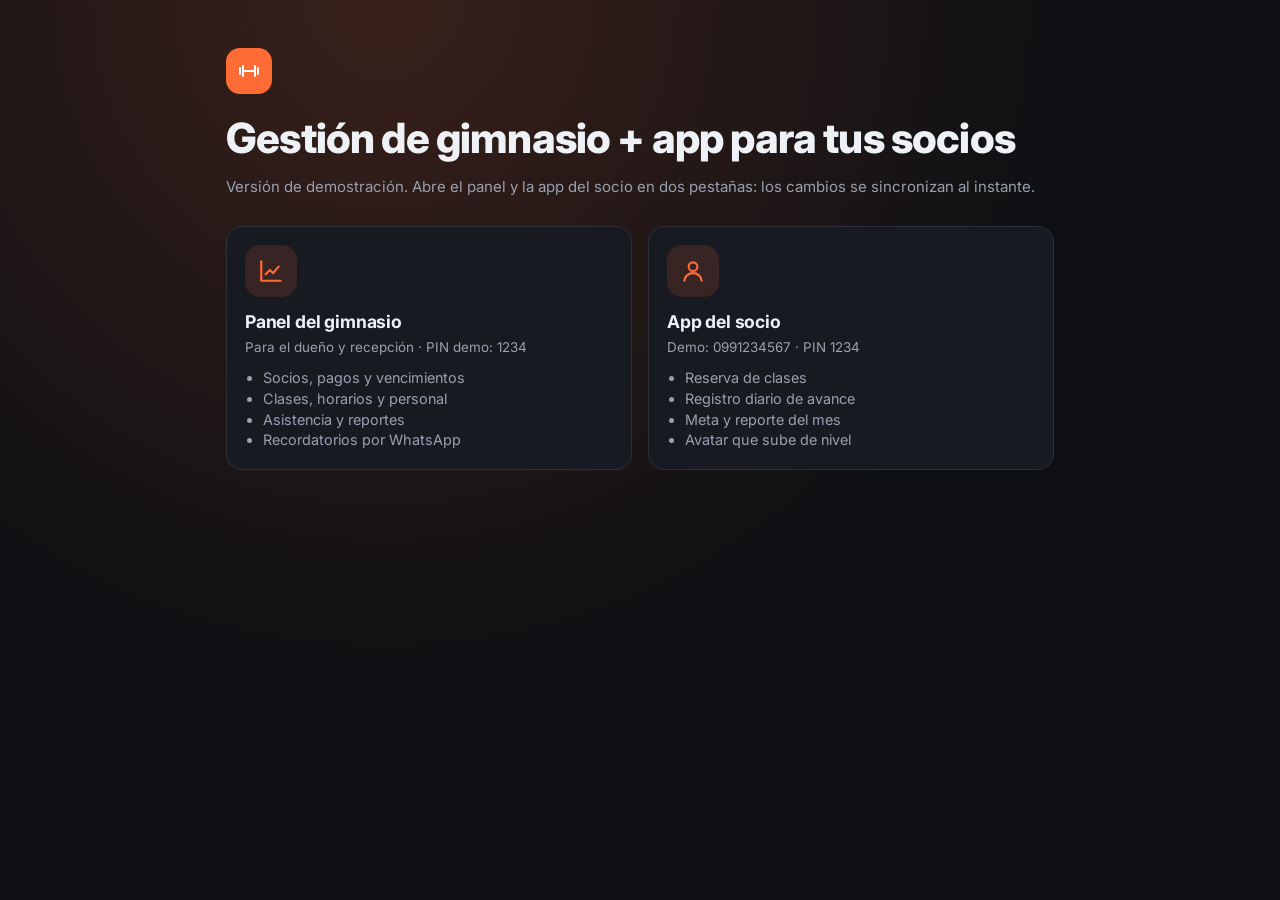
==== index.html @ 2f3880f6 "App de gimnasio: panel del administrador y app del socio (demo) Panel: socios, pagos y vencimientos," ====
<!DOCTYPE html>
<html lang="es">
<head>
<meta charset="UTF-8">
<meta name="viewport" content="width=device-width, initial-scale=1">
<title>Gym App</title>
<meta name="description" content="Gestión de gimnasios: panel del administrador y app del socio.">
<link rel="icon" href="shared/icon.svg" type="image/svg+xml">
<meta name="theme-color" content="#0e1014">
<link rel="preconnect" href="https://fonts.googleapis.com">
<link rel="stylesheet" href="https://fonts.googleapis.com/css2?family=Inter:wght@400;500;600;700;800&display=swap">
<link rel="stylesheet" href="shared/styles.css">
<style>
  .wrap { max-width: 860px; margin: 0 auto; padding: 48px 16px; }
  .choose { display: grid; gap: 16px; grid-template-columns: repeat(auto-fit, minmax(260px, 1fr)); margin-top: 28px; }
  .choice { display: block; text-decoration: none; color: var(--text); transition: transform .15s, border-color .15s; }
  .choice:hover { transform: translateY(-3px); border-color: var(--accent); }
  .choice .ic { width: 52px; height: 52px; border-radius: 15px; display: grid; place-items: center; background: rgba(255, 107, 53, .14); color: var(--accent); margin-bottom: 14px; }
  .choice ul { margin: 10px 0 0; padding-left: 18px; color: var(--muted); font-size: .9rem; }
  .hero-t { font-size: clamp(1.8rem, 5vw, 2.6rem); font-weight: 800; letter-spacing: -.02em; margin: 14px 0 8px; }
</style>
</head>
<body>
<div class="center-screen" style="display:block;padding:0">
  <div class="wrap">
    <span class="logo-box"><svg viewBox="0 0 24 24" width="24" height="24" fill="none" stroke="currentColor" stroke-width="2" stroke-linecap="round"><path d="M6 7v10M3 9v6M18 7v10M21 9v6M6 12h12"/></svg></span>
    <div class="hero-t">Gestión de gimnasio + app para tus socios</div>
    <p class="muted">Versión de demostración. Abre el panel y la app del socio en dos pestañas: los cambios se sincronizan al instante.</p>
    <div class="choose">
      <a class="card choice" href="admin/">
        <div class="ic"><svg viewBox="0 0 24 24" width="26" height="26" fill="none" stroke="currentColor" stroke-width="2" stroke-linecap="round" stroke-linejoin="round"><path d="M3 3v18h18"/><path d="m7 15 4-4 3 3 5-6"/></svg></div>
        <h2>Panel del gimnasio</h2>
        <div class="muted small">Para el dueño y recepción · PIN demo: 1234</div>
        <ul><li>Socios, pagos y vencimientos</li><li>Clases, horarios y personal</li><li>Asistencia y reportes</li><li>Recordatorios por WhatsApp</li></ul>
      </a>
      <a class="card choice" href="socio/">
        <div class="ic"><svg viewBox="0 0 24 24" width="26" height="26" fill="none" stroke="currentColor" stroke-width="2" stroke-linecap="round" stroke-linejoin="round"><circle cx="12" cy="8" r="4"/><path d="M4 21c0-4 4-7 8-7s8 3 8 7"/></svg></div>
        <h2>App del socio</h2>
        <div class="muted small">Demo: 0991234567 · PIN 1234</div>
        <ul><li>Reserva de clases</li><li>Registro diario de avance</li><li>Meta y reporte del mes</li><li>Avatar que sube de nivel</li></ul>
      </a>
    </div>
  </div>
</div>
</body>
</html>
---- shared/styles.css ----
:root {
  --bg: #0e1014;
  --surface: #171a21;
  --surface-2: #20242d;
  --border: #2b303b;
  --text: #eef1f6;
  --muted: #98a1b0;
  --accent: #ff6b35;
  --accent-2: #ffa62b;
  --bar: #3a4150;
  --ok: #3ddc97;
  --warn: #ffc145;
  --bad: #ff5a5f;
  --info: #4cc9f0;
  --radius: 16px;
  --shadow: 0 10px 30px rgba(0, 0, 0, .4);
  color-scheme: dark;
}
* { box-sizing: border-box; }
html, body { margin: 0; }
body {
  background: var(--bg); color: var(--text);
  font-family: 'Inter', system-ui, -apple-system, 'Segoe UI', Roboto, sans-serif;
  font-size: 15px; line-height: 1.45; -webkit-font-smoothing: antialiased;
  -webkit-tap-highlight-color: transparent;
}
h1, h2, h3 { margin: 0 0 .35em; line-height: 1.2; letter-spacing: -.01em; }
h1 { font-size: 1.55rem; font-weight: 800; }
h2 { font-size: 1.1rem; font-weight: 700; }
h3 { font-size: .95rem; font-weight: 700; margin-top: 1.1em; }
p { margin: 0 0 .6em; }
a { color: var(--accent); }
.muted { color: var(--muted); }
.small { font-size: .84rem; }
.mt { margin-top: 14px; }
.nowrap { white-space: nowrap; }
.right { text-align: right; }

/* Layout helpers */
.card { background: var(--surface); border: 1px solid var(--border); border-radius: var(--radius); padding: 18px; }
.grid { display: grid; gap: 14px; }
.g2 { grid-template-columns: repeat(auto-fit, minmax(300px, 1fr)); }
.g3 { grid-template-columns: repeat(3, 1fr); }
.g4 { grid-template-columns: repeat(auto-fit, minmax(190px, 1fr)); }
.row { display: flex; gap: 10px; align-items: center; }
.row.wrap { flex-wrap: wrap; }
.row.top { align-items: flex-start; }
.between { justify-content: space-between; }
.end { justify-content: flex-end; }
.grow { flex: 1; min-width: 0; }
.stack > * + * { margin-top: 14px; }
.page-head { display: flex; justify-content: space-between; align-items: flex-end; gap: 12px; flex-wrap: wrap; margin-bottom: 18px; }
.page-head h1 { margin: 0; }

/* Botones */
.btn {
  appearance: none; border: 1px solid var(--border); background: var(--surface-2); color: var(--text);
  padding: 9px 14px; border-radius: 11px; font: inherit; font-weight: 600; cursor: pointer;
  display: inline-flex; align-items: center; gap: 7px; justify-content: center; text-decoration: none;
  min-height: 40px; transition: filter .15s, border-color .15s, background .15s; white-space: nowrap;
}
.btn:hover { border-color: #3d4452; }
.btn:focus-visible, .chip:focus-visible, .opt:focus-visible { outline: 2px solid var(--accent); outline-offset: 2px; }
.btn-primary { background: var(--accent); border-color: var(--accent); color: #fff; }
.btn-primary:hover { filter: brightness(1.08); border-color: var(--accent); }
.btn-danger { color: var(--bad); }
.btn-wa { color: #3ddc97; }
.btn-sm { padding: 5px 10px; min-height: 32px; font-size: .84rem; border-radius: 9px; }
.btn-lg { min-height: 52px; font-size: 1rem; border-radius: 14px; }
.btn-block { width: 100%; }
.btn:disabled { opacity: .5; cursor: not-allowed; }
.icon-btn { background: none; border: 0; color: var(--muted); cursor: pointer; padding: 6px; border-radius: 8px; display: inline-grid; place-items: center; }
.icon-btn:hover { color: var(--text); background: var(--surface-2); }

/* Badges y progreso */
.badge { display: inline-block; padding: 3px 9px; border-radius: 999px; font-size: .74rem; font-weight: 700; white-space: nowrap; background: var(--surface-2); color: var(--muted); }
.badge.ok { background: rgba(61, 220, 151, .14); color: var(--ok); }
.badge.warn { background: rgba(255, 193, 69, .14); color: var(--warn); }
.badge.bad { background: rgba(255, 90, 95, .14); color: var(--bad); }
.badge.info { background: rgba(76, 201, 240, .14); color: var(--info); }
.progress { height: 9px; background: var(--surface-2); border-radius: 999px; overflow: hidden; }
.progress > span { display: block; height: 100%; background: linear-gradient(90deg, var(--accent), var(--accent-2)); border-radius: 999px; }
.progress.ok > span { background: var(--ok); }

/* Formularios */
.field { display: flex; flex-direction: column; gap: 6px; }
.field label, .lbl { font-size: .8rem; color: var(--muted); font-weight: 600; }
input, select, textarea {
  background: var(--bg); border: 1px solid var(--border); color: var(--text); border-radius: 11px;
  padding: 10px 12px; font: inherit; width: 100%; min-height: 44px;
}
input[type=color] { padding: 4px; height: 44px; }
input[type=checkbox] { width: 18px; height: 18px; min-height: 0; accent-color: var(--accent); }
input:focus, select:focus, textarea:focus { outline: 2px solid var(--accent); outline-offset: -1px; border-color: transparent; }
.form-grid { display: grid; gap: 12px; grid-template-columns: repeat(auto-fit, minmax(190px, 1fr)); }
.check { display: flex; gap: 10px; align-items: center; font-weight: 500; cursor: pointer; }
.note { background: var(--surface-2); border-radius: 12px; padding: 12px 14px; font-size: .9rem; }

/* Tablas y listas */
.table-wrap { overflow-x: auto; margin: 0 -4px; }
table { width: 100%; border-collapse: collapse; }
th, td { text-align: left; padding: 11px 8px; border-bottom: 1px solid var(--border); vertical-align: middle; }
th { font-size: .74rem; text-transform: uppercase; letter-spacing: .05em; color: var(--muted); font-weight: 700; }
tr:last-child td { border-bottom: 0; }
tr.clickable { cursor: pointer; }
tr.clickable:hover td { background: rgba(255, 255, 255, .02); }
.list-item { display: flex; gap: 12px; align-items: center; padding: 11px 0; border-bottom: 1px solid var(--border); }
.list-item:last-child { border-bottom: 0; }
.list-item.clickable { cursor: pointer; }
.color-dot { width: 10px; height: 10px; border-radius: 50%; flex: none; }
.initials { width: 38px; height: 38px; border-radius: 50%; display: grid; place-items: center; font-weight: 700; background: var(--surface-2); flex: none; font-size: .85rem; }
.mini-av { width: 38px; height: 38px; border-radius: 50%; overflow: hidden; flex: none; display: block; }
.mini-av svg { display: block; width: 38px; height: auto; }
.empty { text-align: center; color: var(--muted); padding: 22px 10px; }

/* Stats */
.stat .label { color: var(--muted); font-size: .84rem; font-weight: 600; }
.stat .value { font-size: 1.85rem; font-weight: 800; letter-spacing: -.02em; margin: 2px 0; }
.stat .sub { font-size: .8rem; color: var(--muted); }
.stat .sub.ok { color: var(--ok); } .stat .sub.bad { color: var(--bad); } .stat .sub.warn { color: var(--warn); }
.mini-stat { background: var(--surface); border: 1px solid var(--border); border-radius: 14px; padding: 12px; text-align: center; }
.mini-stat .value { font-size: 1.45rem; font-weight: 800; }
.mini-stat .label { font-size: .74rem; color: var(--muted); font-weight: 600; }

/* Chips */
.chips { display: flex; gap: 8px; overflow-x: auto; padding-bottom: 2px; scrollbar-width: none; }
.chips::-webkit-scrollbar { display: none; }
.chip { flex: none; border: 1px solid var(--border); background: var(--surface); color: var(--text); padding: 7px 13px; border-radius: 11px; cursor: pointer; font: inherit; font-weight: 600; font-size: .88rem; text-align: center; line-height: 1.2; }
.chip small { display: block; font-weight: 500; color: var(--muted); font-size: .74rem; }
.chip.active { background: var(--accent); border-color: var(--accent); color: #fff; }
.chip.active small { color: rgba(255, 255, 255, .85); }

/* Modal y avisos */
.modal-bg { position: fixed; inset: 0; background: rgba(0, 0, 0, .62); display: flex; align-items: flex-end; justify-content: center; z-index: 50; animation: fade .15s; }
.modal { background: var(--surface); border: 1px solid var(--border); border-radius: 22px 22px 0 0; width: 100%; max-width: 580px; max-height: 92vh; overflow: auto; padding: 22px 20px calc(22px + env(safe-area-inset-bottom)); animation: up .2s ease-out; }
@media (min-width: 640px) { .modal-bg { align-items: center; padding: 20px; } .modal { border-radius: 22px; } }
.modal-head { display: flex; justify-content: space-between; align-items: center; gap: 10px; margin-bottom: 14px; }
.modal-head h2 { margin: 0; }
.modal-actions { display: flex; gap: 10px; justify-content: flex-end; flex-wrap: wrap; margin-top: 18px; }
.modal-actions .spacer { flex: 1; }
.toast { position: fixed; left: 50%; bottom: calc(96px + env(safe-area-inset-bottom)); transform: translateX(-50%); background: #262b36; border: 1px solid var(--border); border-left: 4px solid var(--ok); padding: 12px 18px; border-radius: 12px; z-index: 60; box-shadow: var(--shadow); max-width: min(92vw, 460px); font-weight: 600; animation: up .2s ease-out; }
.toast.bad { border-left-color: var(--bad); }
.toast.warn { border-left-color: var(--warn); }
.alert { border-radius: 14px; padding: 12px 14px; font-weight: 600; font-size: .9rem; }
.alert.warn { background: rgba(255, 193, 69, .12); color: var(--warn); }
.alert.bad { background: rgba(255, 90, 95, .12); color: var(--bad); }
@keyframes fade { from { opacity: 0; } }
@keyframes up { from { transform: translateY(16px); opacity: 0; } }
.toast { animation: none; }

/* Login */
.center-screen { min-height: 100vh; display: grid; place-items: center; padding: 20px; background: radial-gradient(circle at 30% 0%, rgba(255, 107, 53, .18), transparent 55%), var(--bg); }
.login-card { width: 100%; max-width: 380px; padding: 26px; }
.brand-lg { display: flex; gap: 12px; align-items: center; margin-bottom: 6px; }
.brand-lg h1 { margin: 0; }
.logo-box { width: 46px; height: 46px; border-radius: 14px; background: var(--accent); color: #fff; display: grid; place-items: center; flex: none; }

.chart { display: block; overflow: visible; }
svg text { font-family: inherit; }
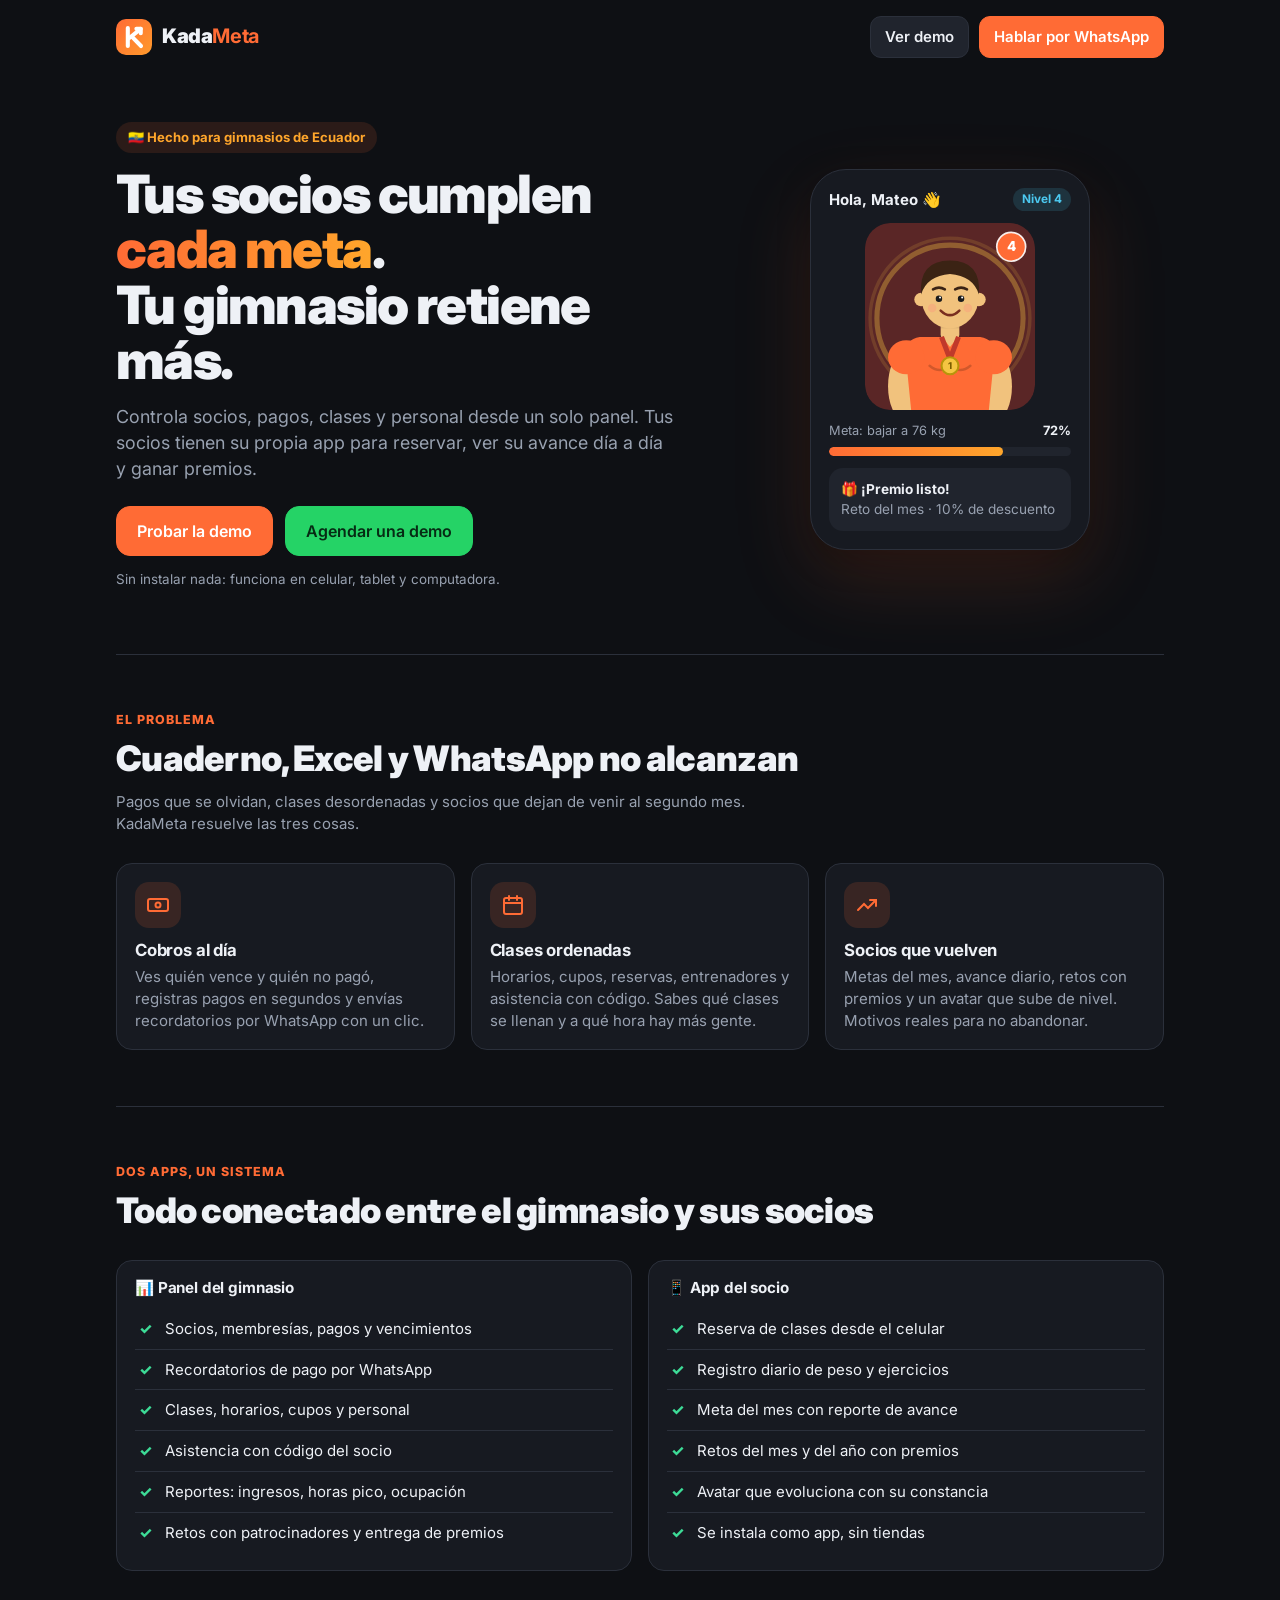
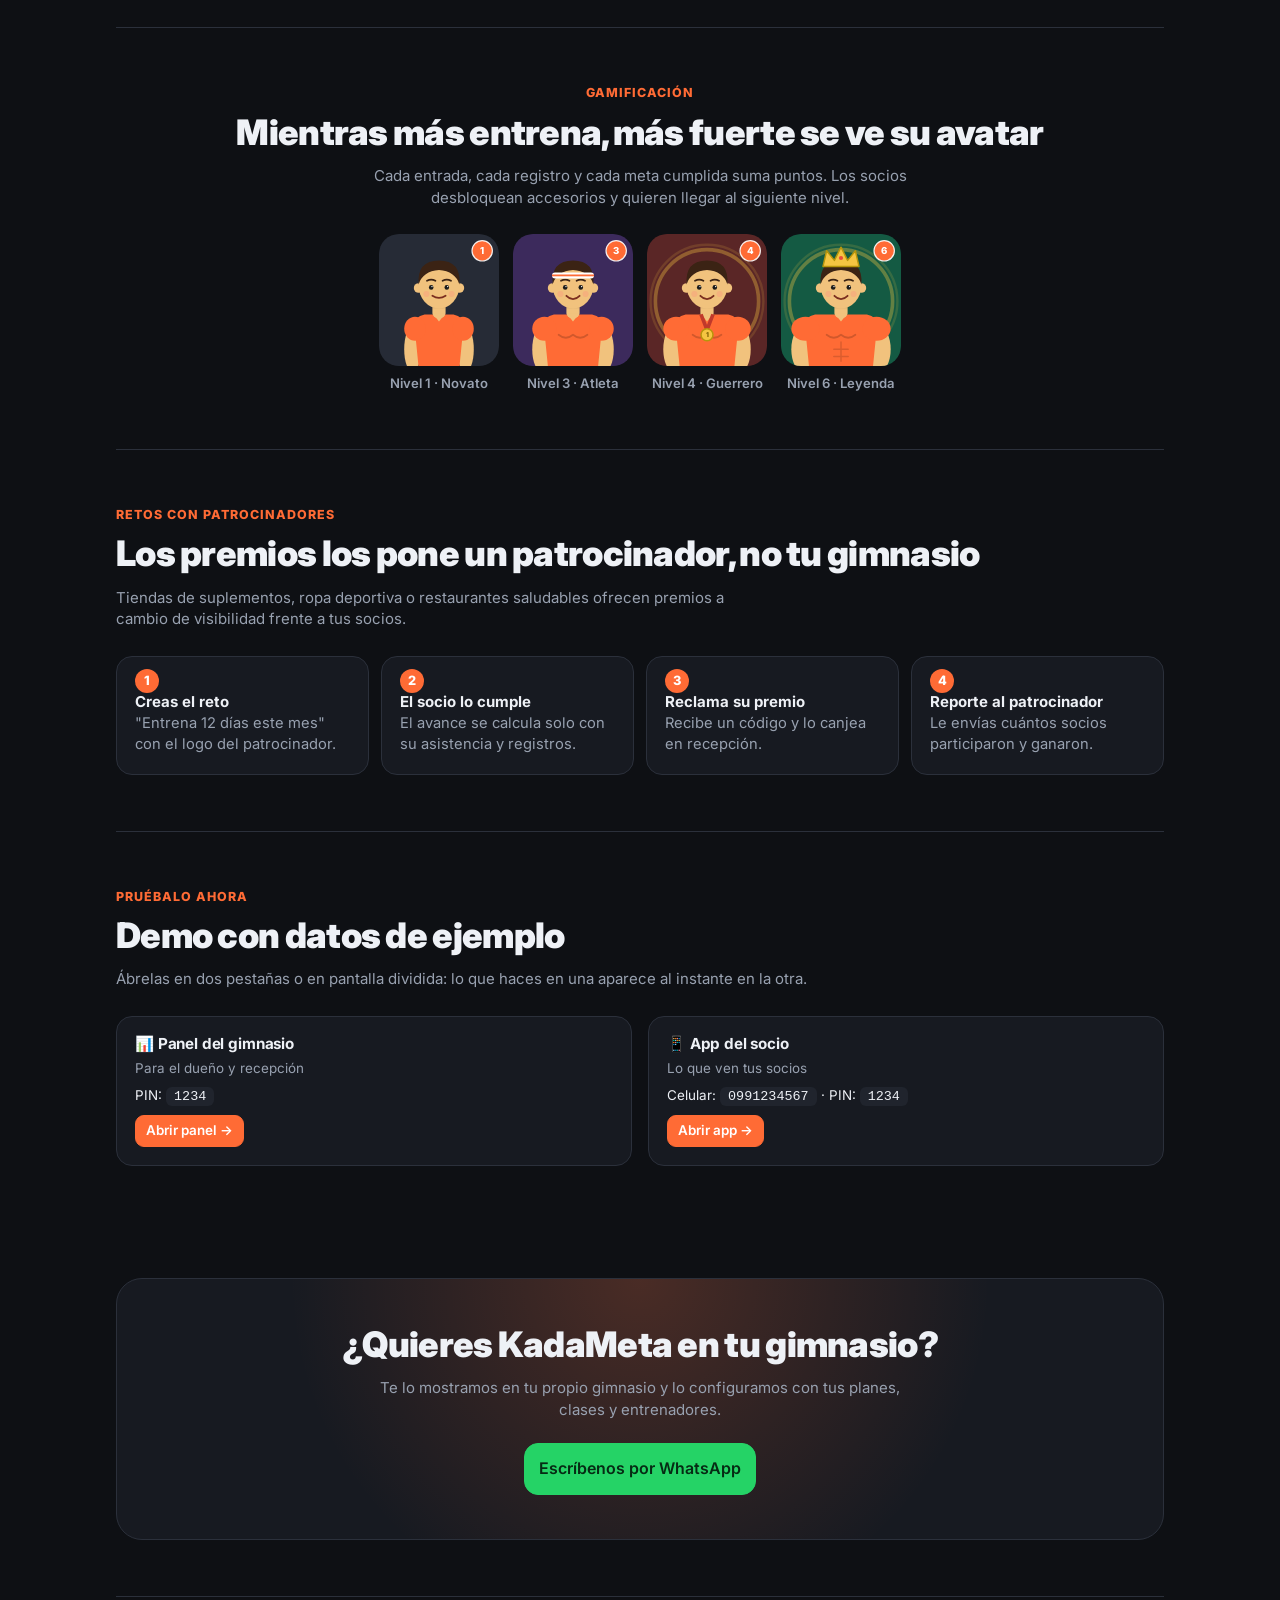
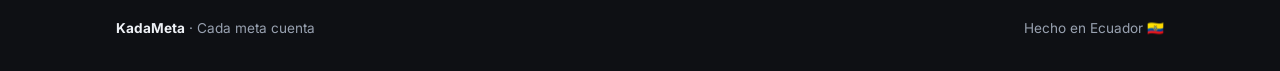
==== commit 8719bd37: "Marca KadaMeta: logo, pagina de venta y firma en las apps - Nuevo logo (K con flecha de progreso) pa" ====
--- a/index.html
+++ b/index.html
@@ -3,44 +3,180 @@
 <head>
 <meta charset="UTF-8">
 <meta name="viewport" content="width=device-width, initial-scale=1">
-<title>Gym App</title>
-<meta name="description" content="Gestión de gimnasios: panel del administrador y app del socio.">
+<title>KadaMeta · Sistema para gimnasios</title>
+<meta name="description" content="KadaMeta: control de socios, pagos, clases y personal para tu gimnasio, más una app para tus socios con progreso diario, retos con premios y un avatar que sube de nivel.">
+<meta property="og:title" content="KadaMeta · Sistema para gimnasios">
+<meta property="og:description" content="Tus socios cumplen cada meta. Tu gimnasio retiene más socios.">
 <link rel="icon" href="shared/icon.svg" type="image/svg+xml">
 <meta name="theme-color" content="#0e1014">
 <link rel="preconnect" href="https://fonts.googleapis.com">
-<link rel="stylesheet" href="https://fonts.googleapis.com/css2?family=Inter:wght@400;500;600;700;800&display=swap">
+<link rel="stylesheet" href="https://fonts.googleapis.com/css2?family=Inter:wght@400;500;600;700;800;900&display=swap">
 <link rel="stylesheet" href="shared/styles.css">
 <style>
-  .wrap { max-width: 860px; margin: 0 auto; padding: 48px 16px; }
-  .choose { display: grid; gap: 16px; grid-template-columns: repeat(auto-fit, minmax(260px, 1fr)); margin-top: 28px; }
-  .choice { display: block; text-decoration: none; color: var(--text); transition: transform .15s, border-color .15s; }
-  .choice:hover { transform: translateY(-3px); border-color: var(--accent); }
-  .choice .ic { width: 52px; height: 52px; border-radius: 15px; display: grid; place-items: center; background: rgba(255, 107, 53, .14); color: var(--accent); margin-bottom: 14px; }
-  .choice ul { margin: 10px 0 0; padding-left: 18px; color: var(--muted); font-size: .9rem; }
-  .hero-t { font-size: clamp(1.8rem, 5vw, 2.6rem); font-weight: 800; letter-spacing: -.02em; margin: 14px 0 8px; }
+  body { background: var(--bg); }
+  .wrap { max-width: 1080px; margin: 0 auto; padding: 0 16px; }
+  .top { display: flex; justify-content: space-between; align-items: center; padding: 16px 0; gap: 12px; }
+  .brand { display: flex; align-items: center; gap: 10px; font-weight: 900; font-size: 1.25rem; letter-spacing: -.02em; color: var(--text); text-decoration: none; }
+  .brand img { width: 36px; height: 36px; border-radius: 10px; }
+  .brand b { color: var(--accent); }
+  .hero { display: grid; grid-template-columns: 1.15fr .85fr; gap: 40px; align-items: center; padding: 48px 0 56px; }
+  .hero h1 { font-size: clamp(2rem, 5.2vw, 3.3rem); font-weight: 900; letter-spacing: -.03em; line-height: 1.05; margin: 14px 0 16px; }
+  .hero h1 span { background: linear-gradient(90deg, var(--accent), var(--accent-2)); -webkit-background-clip: text; background-clip: text; color: transparent; }
+  .hero p.lead { font-size: 1.12rem; color: var(--muted); max-width: 560px; }
+  .pill { display: inline-flex; gap: 8px; align-items: center; background: rgba(255, 107, 53, .12); color: var(--accent-2); border-radius: 999px; padding: 6px 12px; font-weight: 700; font-size: .82rem; }
+  .ctas { display: flex; gap: 12px; flex-wrap: wrap; margin-top: 24px; }
+  .ctas .btn { min-height: 50px; padding: 12px 20px; font-size: 1rem; border-radius: 14px; }
+  .btn-wa-solid { background: #25d366; border-color: #25d366; color: #062b14; }
+  .btn-wa-solid:hover { filter: brightness(1.05); border-color: #25d366; }
+  .phone { justify-self: center; width: 280px; border-radius: 36px; background: var(--surface); border: 1px solid var(--border); padding: 18px; box-shadow: 0 30px 80px rgba(255, 107, 53, .15), var(--shadow); }
+  .phone .av { display: flex; justify-content: center; }
+  .phone .av > div { border-radius: 24px; overflow: hidden; line-height: 0; }
+  .phone .row-mini { display: flex; justify-content: space-between; font-size: .8rem; color: var(--muted); margin-top: 12px; }
+  .phone .reto-mini { background: var(--surface-2); border-radius: 14px; padding: 12px; margin-top: 12px; font-size: .85rem; }
+  section.block { padding: 56px 0; border-top: 1px solid var(--border); }
+  .kicker { color: var(--accent); font-weight: 800; text-transform: uppercase; letter-spacing: .08em; font-size: .78rem; }
+  h2.big { font-size: clamp(1.5rem, 3.6vw, 2.2rem); font-weight: 900; letter-spacing: -.02em; margin: 8px 0 12px; }
+  .three { display: grid; grid-template-columns: repeat(3, 1fr); gap: 16px; margin-top: 28px; }
+  .feat .ic { width: 46px; height: 46px; border-radius: 14px; display: grid; place-items: center; background: rgba(255, 107, 53, .14); color: var(--accent); margin-bottom: 12px; }
+  .feat h3 { font-size: 1.05rem; margin: 0 0 6px; }
+  .feat p { color: var(--muted); margin: 0; font-size: .94rem; }
+  .two { display: grid; grid-template-columns: 1fr 1fr; gap: 16px; margin-top: 28px; }
+  .list { list-style: none; padding: 0; margin: 12px 0 0; }
+  .list li { padding: 9px 0 9px 30px; position: relative; border-bottom: 1px solid var(--border); }
+  .list li:last-child { border-bottom: 0; }
+  .list li::before { content: '✓'; position: absolute; left: 4px; color: var(--ok); font-weight: 800; }
+  .evo { display: flex; gap: 14px; justify-content: center; flex-wrap: wrap; margin-top: 26px; }
+  .evo figure { margin: 0; text-align: center; }
+  .evo figure > div { border-radius: 20px; overflow: hidden; line-height: 0; }
+  .evo figcaption { font-size: .82rem; color: var(--muted); margin-top: 8px; font-weight: 600; }
+  .sponsor-flow { display: grid; grid-template-columns: repeat(4, 1fr); gap: 12px; margin-top: 26px; counter-reset: s; }
+  .sponsor-flow .card { position: relative; padding-top: 34px; }
+  .sponsor-flow .card::before { counter-increment: s; content: counter(s); position: absolute; top: 12px; left: 18px; width: 24px; height: 24px; border-radius: 50%; background: var(--accent); color: #fff; font-weight: 800; display: grid; place-items: center; font-size: .8rem; }
+  .sponsor-flow p { margin: 0; color: var(--muted); font-size: .92rem; }
+  .demo { display: grid; grid-template-columns: 1fr 1fr; gap: 16px; margin-top: 26px; }
+  .demo a { text-decoration: none; color: var(--text); transition: transform .15s, border-color .15s; display: block; }
+  .demo a:hover { transform: translateY(-3px); border-color: var(--accent); }
+  .cred { font-family: ui-monospace, Menlo, Consolas, monospace; background: var(--surface-2); padding: 2px 8px; border-radius: 6px; }
+  .final { text-align: center; background: radial-gradient(circle at 50% 0%, rgba(255, 107, 53, .22), transparent 60%), var(--surface); border-radius: 26px; border: 1px solid var(--border); padding: 44px 20px; margin: 56px 0; }
+  footer { border-top: 1px solid var(--border); padding: 22px 0 34px; color: var(--muted); font-size: .85rem; display: flex; justify-content: space-between; gap: 10px; flex-wrap: wrap; }
+  @media (max-width: 860px) {
+    .hero { grid-template-columns: 1fr; padding-top: 24px; gap: 32px; }
+    .three, .two, .demo { grid-template-columns: 1fr; }
+    .sponsor-flow { grid-template-columns: 1fr 1fr; }
+    .top .hide-sm { display: none; }
+  }
+  @media (max-width: 480px) { .sponsor-flow { grid-template-columns: 1fr; } .ctas .btn { width: 100%; } }
 </style>
 </head>
 <body>
-<div class="center-screen" style="display:block;padding:0">
-  <div class="wrap">
-    <span class="logo-box"><svg viewBox="0 0 24 24" width="24" height="24" fill="none" stroke="currentColor" stroke-width="2" stroke-linecap="round"><path d="M6 7v10M3 9v6M18 7v10M21 9v6M6 12h12"/></svg></span>
-    <div class="hero-t">Gestión de gimnasio + app para tus socios</div>
-    <p class="muted">Versión de demostración. Abre el panel y la app del socio en dos pestañas: los cambios se sincronizan al instante.</p>
-    <div class="choose">
-      <a class="card choice" href="admin/">
-        <div class="ic"><svg viewBox="0 0 24 24" width="26" height="26" fill="none" stroke="currentColor" stroke-width="2" stroke-linecap="round" stroke-linejoin="round"><path d="M3 3v18h18"/><path d="m7 15 4-4 3 3 5-6"/></svg></div>
-        <h2>Panel del gimnasio</h2>
-        <div class="muted small">Para el dueño y recepción · PIN demo: 1234</div>
-        <ul><li>Socios, pagos y vencimientos</li><li>Clases, horarios y personal</li><li>Asistencia y reportes</li><li>Recordatorios por WhatsApp</li></ul>
-      </a>
-      <a class="card choice" href="socio/">
-        <div class="ic"><svg viewBox="0 0 24 24" width="26" height="26" fill="none" stroke="currentColor" stroke-width="2" stroke-linecap="round" stroke-linejoin="round"><circle cx="12" cy="8" r="4"/><path d="M4 21c0-4 4-7 8-7s8 3 8 7"/></svg></div>
-        <h2>App del socio</h2>
-        <div class="muted small">Demo: 0991234567 · PIN 1234</div>
-        <ul><li>Reserva de clases</li><li>Registro diario de avance</li><li>Meta y reporte del mes</li><li>Avatar que sube de nivel</li></ul>
-      </a>
+<div class="wrap">
+  <header class="top">
+    <a class="brand" href="./"><img src="shared/icon.svg" alt=""><span>Kada<b>Meta</b></span></a>
+    <div class="row">
+      <a class="btn hide-sm" href="#demo">Ver demo</a>
+      <a class="btn btn-primary wa-link" href="#" target="_blank" rel="noopener">Hablar por WhatsApp</a>
     </div>
-  </div>
+  </header>
+
+  <section class="hero">
+    <div>
+      <span class="pill">🇪🇨 Hecho para gimnasios de Ecuador</span>
+      <h1>Tus socios cumplen <span>cada meta</span>.<br>Tu gimnasio retiene más.</h1>
+      <p class="lead">Controla socios, pagos, clases y personal desde un solo panel. Tus socios tienen su propia app para reservar, ver su avance día a día y ganar premios.</p>
+      <div class="ctas">
+        <a class="btn btn-primary" href="#demo">Probar la demo</a>
+        <a class="btn btn-wa-solid wa-link" href="#" target="_blank" rel="noopener">Agendar una demo</a>
+      </div>
+      <p class="small muted" style="margin-top:14px">Sin instalar nada: funciona en celular, tablet y computadora.</p>
+    </div>
+    <div class="phone" aria-hidden="true">
+      <div class="row between"><strong>Hola, Mateo 👋</strong><span class="badge info">Nivel 4</span></div>
+      <div class="av" style="margin-top:12px"><div id="hero-av"></div></div>
+      <div class="row-mini"><span>Meta: bajar a 76 kg</span><strong style="color:var(--text)">72%</strong></div>
+      <div class="progress" style="margin-top:6px"><span style="width:72%"></span></div>
+      <div class="reto-mini"><strong>🎁 ¡Premio listo!</strong><div class="muted">Reto del mes · 10% de descuento</div></div>
+    </div>
+  </section>
+
+  <section class="block">
+    <div class="kicker">El problema</div>
+    <h2 class="big">Cuaderno, Excel y WhatsApp no alcanzan</h2>
+    <p class="muted" style="max-width:640px">Pagos que se olvidan, clases desordenadas y socios que dejan de venir al segundo mes. KadaMeta resuelve las tres cosas.</p>
+    <div class="three">
+      <div class="card feat"><div class="ic"><svg viewBox="0 0 24 24" width="24" height="24" fill="none" stroke="currentColor" stroke-width="2" stroke-linecap="round"><rect x="2" y="6" width="20" height="12" rx="2"/><circle cx="12" cy="12" r="2.5"/></svg></div><h3>Cobros al día</h3><p>Ves quién vence y quién no pagó, registras pagos en segundos y envías recordatorios por WhatsApp con un clic.</p></div>
+      <div class="card feat"><div class="ic"><svg viewBox="0 0 24 24" width="24" height="24" fill="none" stroke="currentColor" stroke-width="2" stroke-linecap="round"><rect x="3" y="5" width="18" height="16" rx="2"/><path d="M3 10h18M8 3v4M16 3v4"/></svg></div><h3>Clases ordenadas</h3><p>Horarios, cupos, reservas, entrenadores y asistencia con código. Sabes qué clases se llenan y a qué hora hay más gente.</p></div>
+      <div class="card feat"><div class="ic"><svg viewBox="0 0 24 24" width="24" height="24" fill="none" stroke="currentColor" stroke-width="2" stroke-linecap="round"><path d="m3 17 6-6 4 4 8-8"/><path d="M15 7h6v6"/></svg></div><h3>Socios que vuelven</h3><p>Metas del mes, avance diario, retos con premios y un avatar que sube de nivel. Motivos reales para no abandonar.</p></div>
+    </div>
+  </section>
+
+  <section class="block">
+    <div class="kicker">Dos apps, un sistema</div>
+    <h2 class="big">Todo conectado entre el gimnasio y sus socios</h2>
+    <div class="two">
+      <div class="card"><h3 style="margin:0">📊 Panel del gimnasio</h3><ul class="list">
+        <li>Socios, membresías, pagos y vencimientos</li>
+        <li>Recordatorios de pago por WhatsApp</li>
+        <li>Clases, horarios, cupos y personal</li>
+        <li>Asistencia con código del socio</li>
+        <li>Reportes: ingresos, horas pico, ocupación</li>
+        <li>Retos con patrocinadores y entrega de premios</li>
+      </ul></div>
+      <div class="card"><h3 style="margin:0">📱 App del socio</h3><ul class="list">
+        <li>Reserva de clases desde el celular</li>
+        <li>Registro diario de peso y ejercicios</li>
+        <li>Meta del mes con reporte de avance</li>
+        <li>Retos del mes y del año con premios</li>
+        <li>Avatar que evoluciona con su constancia</li>
+        <li>Se instala como app, sin tiendas</li>
+      </ul></div>
+    </div>
+  </section>
+
+  <section class="block" style="text-align:center">
+    <div class="kicker">Gamificación</div>
+    <h2 class="big">Mientras más entrena, más fuerte se ve su avatar</h2>
+    <p class="muted" style="max-width:600px;margin:0 auto">Cada entrada, cada registro y cada meta cumplida suma puntos. Los socios desbloquean accesorios y quieren llegar al siguiente nivel.</p>
+    <div class="evo" id="evo"></div>
+  </section>
+
+  <section class="block">
+    <div class="kicker">Retos con patrocinadores</div>
+    <h2 class="big">Los premios los pone un patrocinador, no tu gimnasio</h2>
+    <p class="muted" style="max-width:660px">Tiendas de suplementos, ropa deportiva o restaurantes saludables ofrecen premios a cambio de visibilidad frente a tus socios.</p>
+    <div class="sponsor-flow">
+      <div class="card"><strong>Creas el reto</strong><p>"Entrena 12 días este mes" con el logo del patrocinador.</p></div>
+      <div class="card"><strong>El socio lo cumple</strong><p>El avance se calcula solo con su asistencia y registros.</p></div>
+      <div class="card"><strong>Reclama su premio</strong><p>Recibe un código y lo canjea en recepción.</p></div>
+      <div class="card"><strong>Reporte al patrocinador</strong><p>Le envías cuántos socios participaron y ganaron.</p></div>
+    </div>
+  </section>
+
+  <section class="block" id="demo">
+    <div class="kicker">Pruébalo ahora</div>
+    <h2 class="big">Demo con datos de ejemplo</h2>
+    <p class="muted">Ábrelas en dos pestañas o en pantalla dividida: lo que haces en una aparece al instante en la otra.</p>
+    <div class="demo">
+      <a class="card" href="admin/"><h3 style="margin:0 0 6px">📊 Panel del gimnasio</h3><p class="muted small">Para el dueño y recepción</p><p class="small">PIN: <span class="cred">1234</span></p><span class="btn btn-primary btn-sm">Abrir panel →</span></a>
+      <a class="card" href="socio/"><h3 style="margin:0 0 6px">📱 App del socio</h3><p class="muted small">Lo que ven tus socios</p><p class="small">Celular: <span class="cred">0991234567</span> · PIN: <span class="cred">1234</span></p><span class="btn btn-primary btn-sm">Abrir app →</span></a>
+    </div>
+  </section>
+
+  <section class="final">
+    <h2 class="big" style="margin-top:0">¿Quieres KadaMeta en tu gimnasio?</h2>
+    <p class="muted" style="max-width:520px;margin:0 auto 22px">Te lo mostramos en tu propio gimnasio y lo configuramos con tus planes, clases y entrenadores.</p>
+    <a class="btn btn-wa-solid btn-lg wa-link" href="#" target="_blank" rel="noopener">Escríbenos por WhatsApp</a>
+  </section>
+
+  <footer><span><strong style="color:var(--text)">KadaMeta</strong> · Cada meta cuenta</span><span>Hecho en Ecuador 🇪🇨</span></footer>
 </div>
+<script src="shared/avatar.js"></script>
+<script>
+  const WA = 'https://wa.me/593980781862?text=' + encodeURIComponent('Hola, quiero conocer KadaMeta para mi gimnasio');
+  document.querySelectorAll('.wa-link').forEach(a => { a.href = WA; });
+  const look = { skin: '#f1c27d', hair: 'corto', hairColor: '#3b2314', shirt: '#ff6b35', accessory: 'ninguno' };
+  document.getElementById('hero-av').innerHTML = Avatar.svg({ ...look, accessory: 'medalla' }, 4, 170);
+  document.getElementById('evo').innerHTML = [[1, 'Novato', 'ninguno'], [3, 'Atleta', 'banda'], [4, 'Guerrero', 'medalla'], [6, 'Leyenda', 'corona']]
+    .map(([lv, name, acc]) => `<figure><div>${Avatar.svg({ ...look, accessory: acc }, lv, 120)}</div><figcaption>Nivel ${lv} · ${name}</figcaption></figure>`).join('');
+</script>
 </body>
 </html>
--- a/shared/styles.css
+++ b/shared/styles.css
@@ -142,6 +142,7 @@
 .toast.bad { border-left-color: var(--bad); }
 .toast.warn { border-left-color: var(--warn); }
 .alert { border-radius: 14px; padding: 12px 14px; font-weight: 600; font-size: .9rem; }
+.alert.ok { background: rgba(61, 220, 151, .12); color: var(--ok); }
 .alert.warn { background: rgba(255, 193, 69, .12); color: var(--warn); }
 .alert.bad { background: rgba(255, 90, 95, .12); color: var(--bad); }
 @keyframes fade { from { opacity: 0; } }
@@ -153,7 +154,22 @@
 .login-card { width: 100%; max-width: 380px; padding: 26px; }
 .brand-lg { display: flex; gap: 12px; align-items: center; margin-bottom: 6px; }
 .brand-lg h1 { margin: 0; }
+.sponsor-ini { display: grid; place-items: center; border-radius: 12px; color: #111; font-weight: 800; flex: none; }
+.reto { border-left: 4px solid var(--c, var(--accent)); }
+.reto-head { display: flex; gap: 12px; align-items: center; }
+.reto-prize { display: flex; gap: 8px; align-items: center; background: var(--surface-2); border-radius: 12px; padding: 10px 12px; margin: 12px 0; font-size: .9rem; }
+.reto-prize strong { color: var(--accent-2); }
+.claim-code { font-size: 1.6rem; font-weight: 800; letter-spacing: .12em; text-align: center; background: var(--surface-2); border: 2px dashed var(--accent); border-radius: 14px; padding: 10px; margin-top: 10px; }
+.logo-img { border-radius: 12px; object-fit: contain; background: #fff; padding: 2px; flex: none; display: block; }
+.photo-lg { width: 120px; height: 120px; border-radius: 50%; overflow: hidden; margin: 0 auto; border: 3px solid var(--accent); }
+.photo-lg img, .photo-lg svg { width: 120px !important; height: auto; display: block; }
 .logo-box { width: 46px; height: 46px; border-radius: 14px; background: var(--accent); color: #fff; display: grid; place-items: center; flex: none; }
 
 .chart { display: block; overflow: visible; }
 svg text { font-family: inherit; }
+
+/* Firma "con KadaMeta" */
+.powered { display: flex; align-items: center; justify-content: center; gap: 7px; color: var(--muted); text-decoration: none; font-size: .8rem; }
+.powered img { width: 18px; height: 18px; border-radius: 5px; }
+.powered strong { color: var(--text); }
+.powered:hover strong { color: var(--accent); }
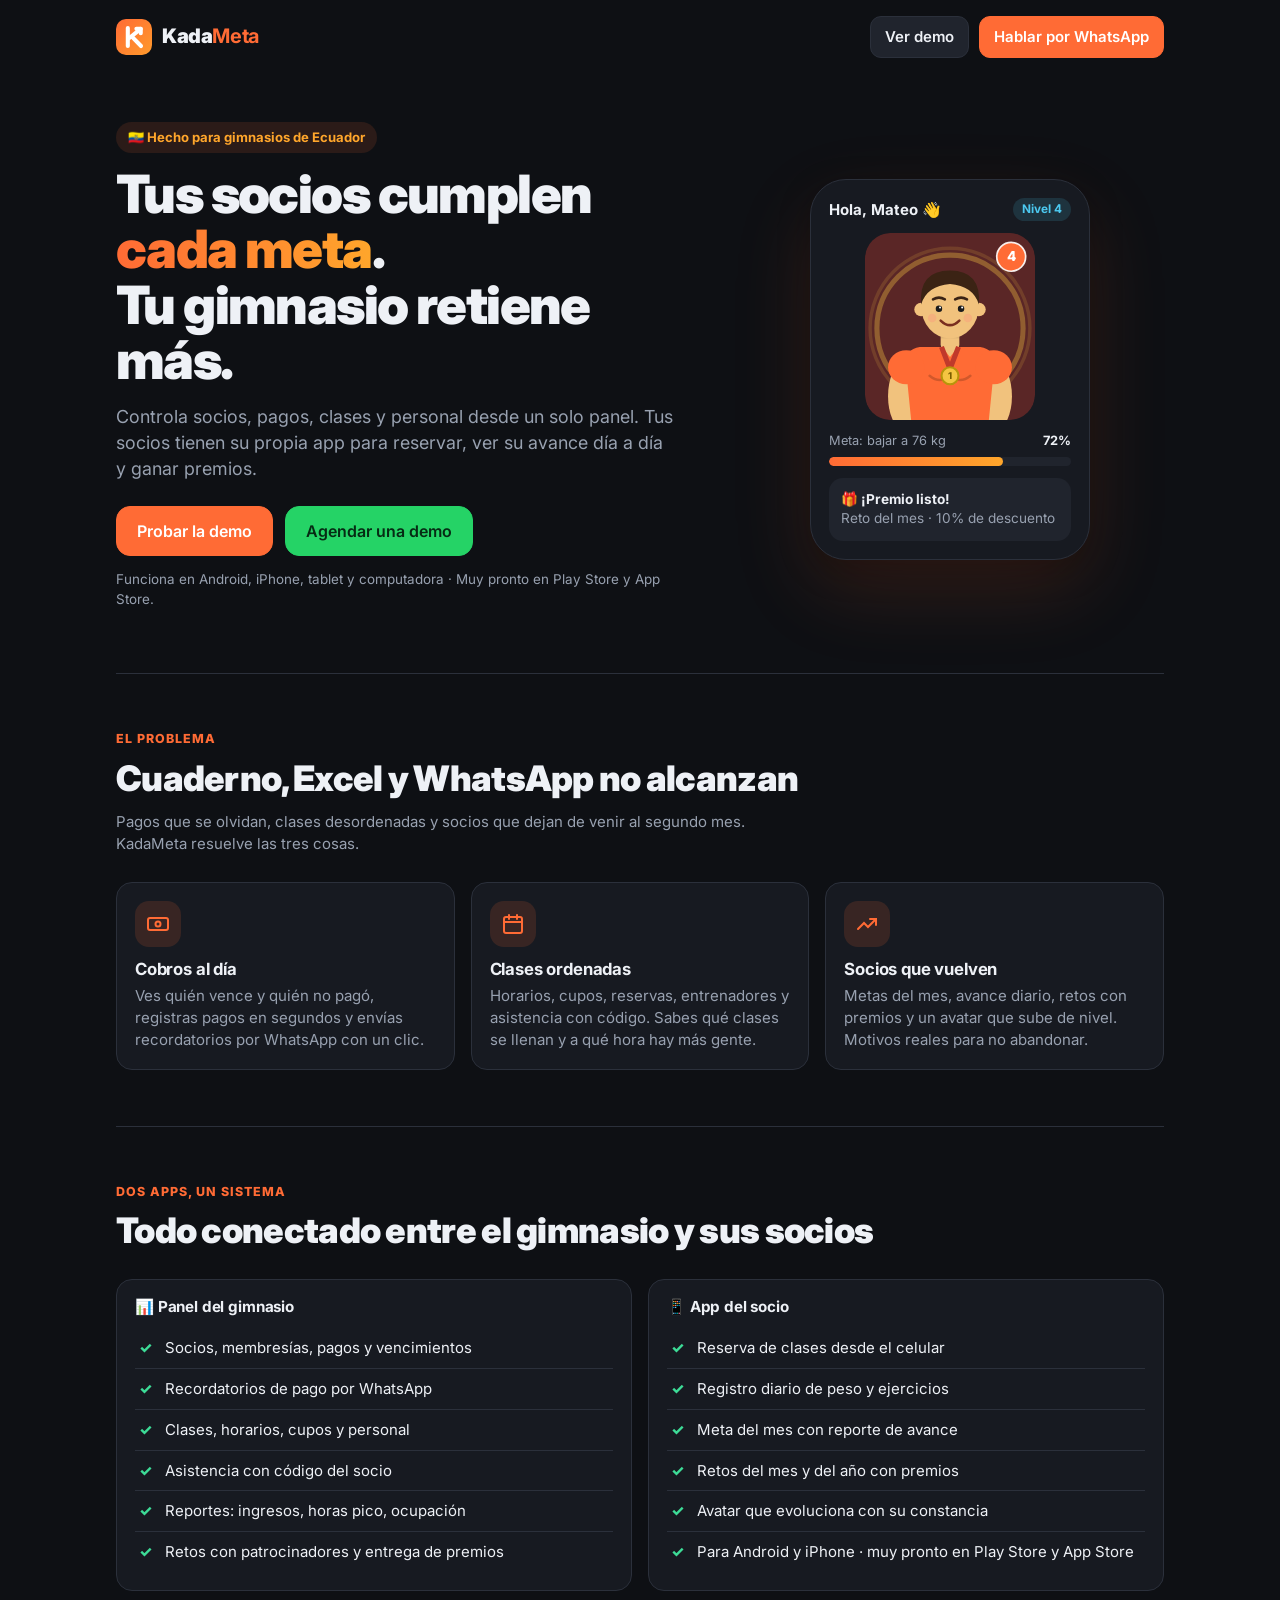
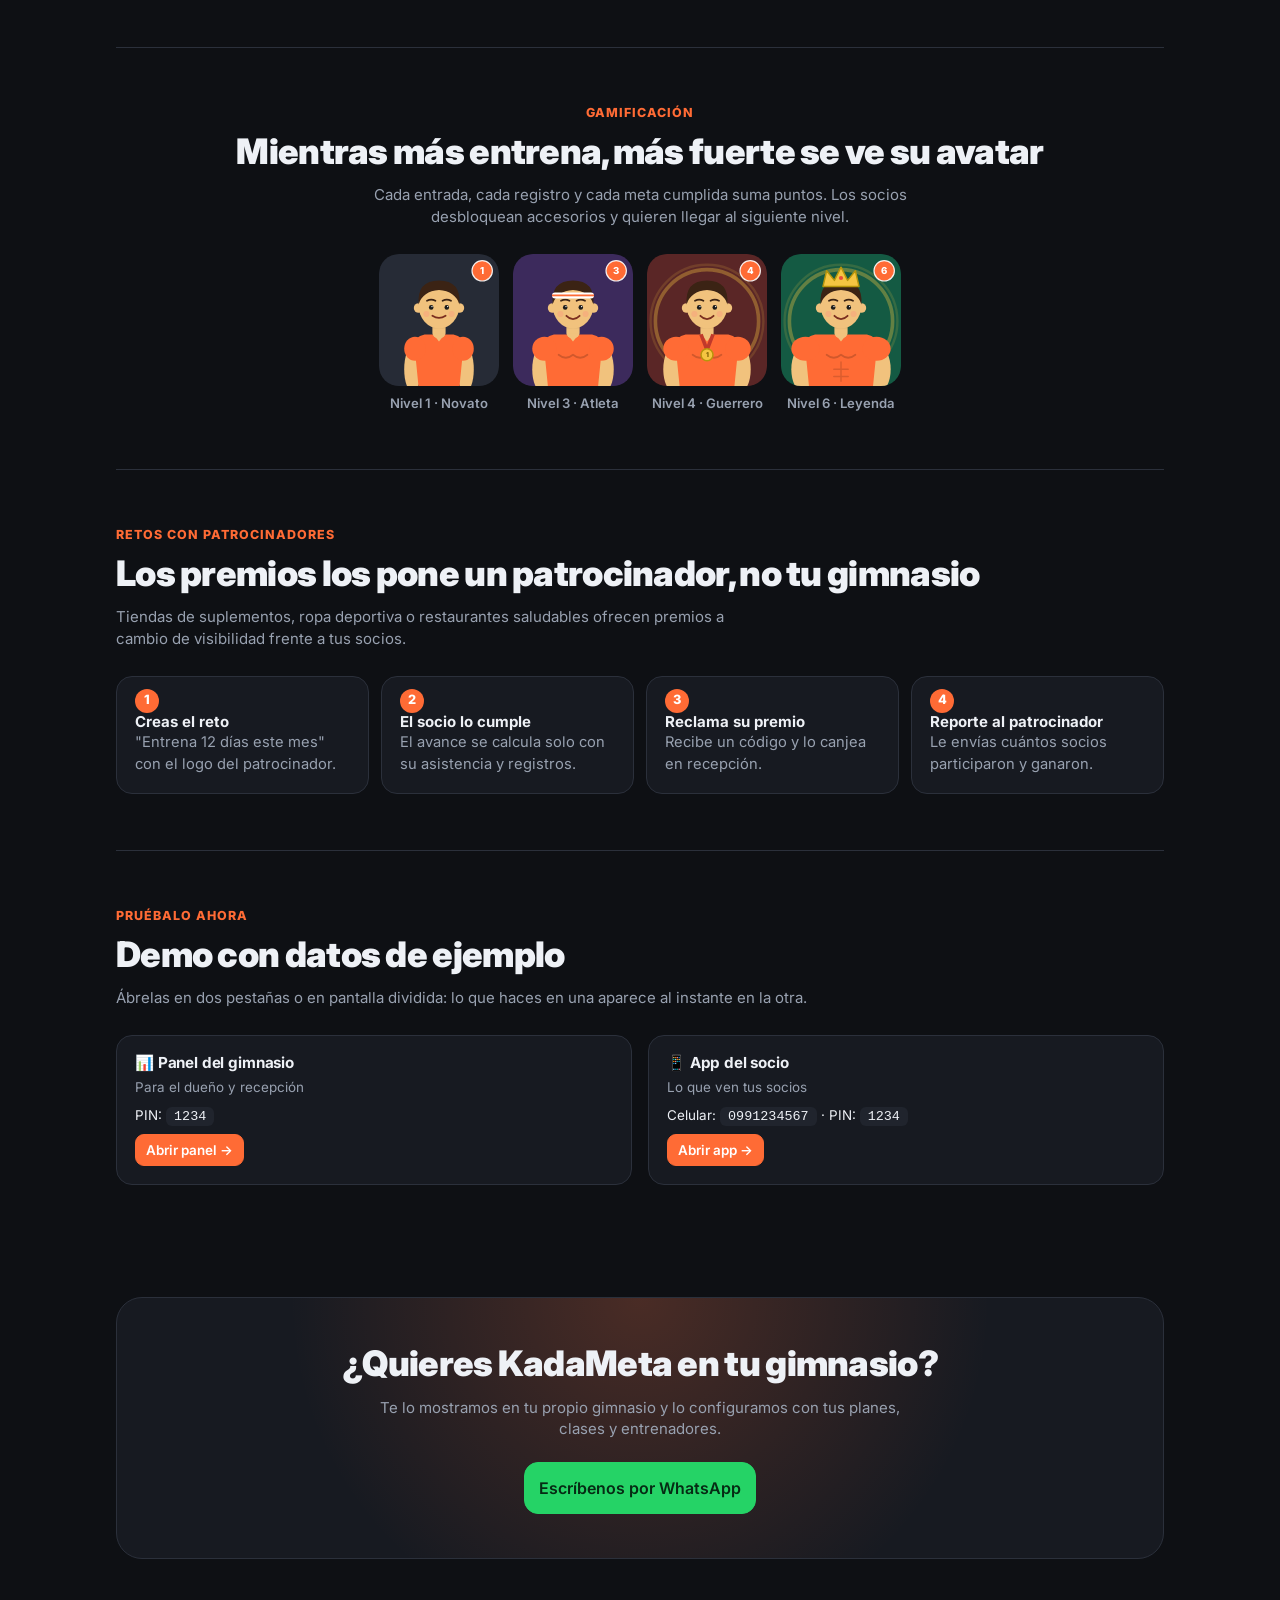
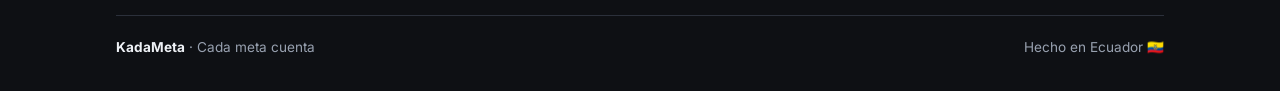
==== commit f89ccd7c: "Oferta fundador sin mes gratis y anuncio de Play Store y App Store - La oferta Gimnasio Fundador ya " ====
--- a/index.html
+++ b/index.html
@@ -87,7 +87,7 @@
         <a class="btn btn-primary" href="#demo">Probar la demo</a>
         <a class="btn btn-wa-solid wa-link" href="#" target="_blank" rel="noopener">Agendar una demo</a>
       </div>
-      <p class="small muted" style="margin-top:14px">Sin instalar nada: funciona en celular, tablet y computadora.</p>
+      <p class="small muted" style="margin-top:14px">Funciona en Android, iPhone, tablet y computadora · Muy pronto en Play Store y App Store.</p>
     </div>
     <div class="phone" aria-hidden="true">
       <div class="row between"><strong>Hola, Mateo 👋</strong><span class="badge info">Nivel 4</span></div>
@@ -127,7 +127,7 @@
         <li>Meta del mes con reporte de avance</li>
         <li>Retos del mes y del año con premios</li>
         <li>Avatar que evoluciona con su constancia</li>
-        <li>Se instala como app, sin tiendas</li>
+        <li>Para Android y iPhone · muy pronto en Play Store y App Store</li>
       </ul></div>
     </div>
   </section>
